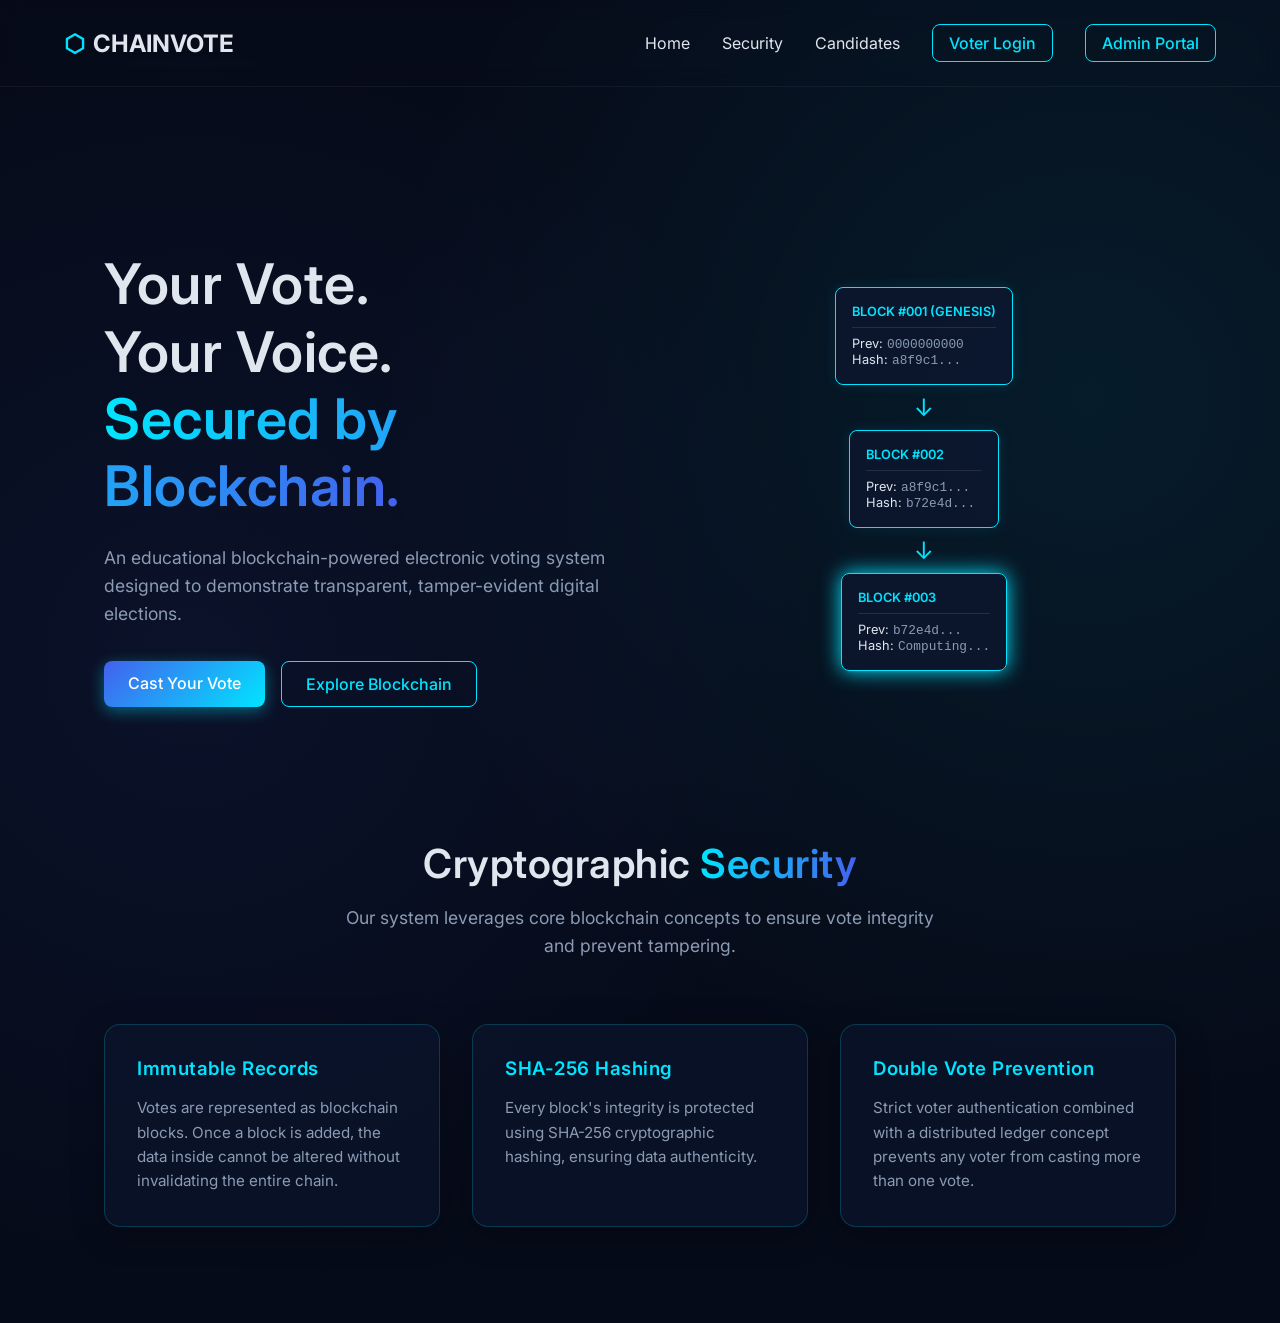
==== frontend/index.html @ 610a8cd8 "Initial commit - ChainVote Blockchain E-Voting System" ====
<!DOCTYPE html>
<html lang="en">
<head>
    <meta charset="UTF-8">
    <meta name="viewport" content="width=device-width, initial-scale=1.0">
    <title>ChainVote - Blockchain E-Voting System</title>
    <link rel="stylesheet" href="css/style.css">
    <link href="https://fonts.googleapis.com/css2?family=Inter:wght@300;400;500;600;700&display=swap" rel="stylesheet">
    <style>
        .hero {
            display: grid;
            grid-template-columns: 1fr 1fr;
            gap: 4rem;
            align-items: center;
            min-height: 80vh;
        }
        .hero-content h1 {
            font-size: 3.5rem;
            line-height: 1.2;
            margin-bottom: 1.5rem;
        }
        .hero-buttons {
            margin-top: 2rem;
            display: flex;
            gap: 1rem;
        }
        .security-cards {
            grid-template-columns: repeat(3, 1fr);
            margin-top: 4rem;
            margin-bottom: 4rem;
        }
    </style>
</head>
<body>
    <nav>
        <div class="logo">
            <span class="logo-icon">⬡</span> CHAINVOTE
        </div>
        <div class="nav-links">
            <a href="index.html">Home</a>
            <a href="#security">Security</a>
            <a href="candidates.html">Candidates</a>
            <a href="login.html" class="btn btn-outline" style="padding: 0.5rem 1rem;">Voter Login</a>
            <a href="admin.html" class="btn btn-outline" style="padding: 0.5rem 1rem;">Admin Portal</a>
        </div>
    </nav>

    <div class="container">
        <section class="hero slide-up">
            <div class="hero-content">
                <h1>Your Vote.<br>Your Voice.<br><span class="text-gradient">Secured by Blockchain.</span></h1>
                <p class="subtitle">An educational blockchain-powered electronic voting system designed to demonstrate transparent, tamper-evident digital elections.</p>
                <div class="hero-buttons">
                    <a href="login.html" class="btn btn-primary">Cast Your Vote</a>
                    <a href="blockchain.html" class="btn btn-outline">Explore Blockchain</a>
                </div>
            </div>
            
            <div class="hero-visual fade-in">
                <div class="blockchain-visual" style="flex-direction: column; gap: 0.5rem;">
                    <div class="node">
                        <div class="node-header">BLOCK #001 (GENESIS)</div>
                        <div>Prev: <span class="hash-text">0000000000</span></div>
                        <div>Hash: <span class="hash-text">a8f9c1...</span></div>
                    </div>
                    <div class="node-link">↓</div>
                    <div class="node">
                        <div class="node-header">BLOCK #002</div>
                        <div>Prev: <span class="hash-text">a8f9c1...</span></div>
                        <div>Hash: <span class="hash-text">b72e4d...</span></div>
                    </div>
                    <div class="node-link">↓</div>
                    <div class="node" style="box-shadow: 0 0 20px var(--primary);">
                        <div class="node-header">BLOCK #003</div>
                        <div>Prev: <span class="hash-text">b72e4d...</span></div>
                        <div>Hash: <span class="hash-text">Computing...</span></div>
                    </div>
                </div>
            </div>
        </section>

        <section id="security" class="slide-up" style="animation-delay: 0.2s;">
            <h2 style="text-align: center; margin-bottom: 1rem; font-size: 2.5rem;">Cryptographic <span class="text-gradient">Security</span></h2>
            <p class="subtitle" style="text-align: center; max-width: 600px; margin: 0 auto;">Our system leverages core blockchain concepts to ensure vote integrity and prevent tampering.</p>
            
            <div class="grid security-cards">
                <div class="glass-panel">
                    <h3 style="color: var(--primary); margin-bottom: 1rem;">Immutable Records</h3>
                    <p class="subtitle" style="font-size: 0.95rem;">Votes are represented as blockchain blocks. Once a block is added, the data inside cannot be altered without invalidating the entire chain.</p>
                </div>
                <div class="glass-panel">
                    <h3 style="color: var(--primary); margin-bottom: 1rem;">SHA-256 Hashing</h3>
                    <p class="subtitle" style="font-size: 0.95rem;">Every block's integrity is protected using SHA-256 cryptographic hashing, ensuring data authenticity.</p>
                </div>
                <div class="glass-panel">
                    <h3 style="color: var(--primary); margin-bottom: 1rem;">Double Vote Prevention</h3>
                    <p class="subtitle" style="font-size: 0.95rem;">Strict voter authentication combined with a distributed ledger concept prevents any voter from casting more than one vote.</p>
                </div>
            </div>
        </section>
    </div>

    <script src="js/app.js"></script>
</body>
</html>
---- frontend/css/style.css ----
:root {
    --bg-main: #060b19;
    --bg-card: rgba(13, 23, 48, 0.6);
    --primary: #00e5ff;
    --primary-glow: rgba(0, 229, 255, 0.4);
    --secondary: #4361ee;
    --text-main: #e0e6ed;
    --text-muted: #8b9bb4;
    --border: rgba(0, 229, 255, 0.2);
    --success: #00e676;
    --danger: #ff3d00;
}

* {
    margin: 0;
    padding: 0;
    box-sizing: border-box;
    font-family: 'Inter', 'Segoe UI', Tahoma, Geneva, Verdana, sans-serif;
}

body {
    background-color: var(--bg-main);
    color: var(--text-main);
    min-height: 100vh;
    display: flex;
    flex-direction: column;
    background-image: 
        radial-gradient(circle at 15% 50%, rgba(67, 97, 238, 0.08) 0%, transparent 50%),
        radial-gradient(circle at 85% 30%, rgba(0, 229, 255, 0.08) 0%, transparent 50%);
    overflow-x: hidden;
}

a {
    text-decoration: none;
    color: inherit;
}

/* Glassmorphism Cards */
.glass-panel {
    background: var(--bg-card);
    backdrop-filter: blur(12px);
    -webkit-backdrop-filter: blur(12px);
    border: 1px solid var(--border);
    border-radius: 16px;
    padding: 2rem;
    box-shadow: 0 8px 32px 0 rgba(0, 0, 0, 0.3);
}

/* Typography */
h1, h2, h3, h4 {
    font-weight: 600;
    letter-spacing: 0.5px;
}

.text-gradient {
    background: linear-gradient(90deg, var(--primary) 0%, var(--secondary) 100%);
    -webkit-background-clip: text;
    -webkit-text-fill-color: transparent;
}

.subtitle {
    color: var(--text-muted);
    font-size: 1.1rem;
    line-height: 1.6;
}

/* Buttons */
.btn {
    display: inline-block;
    padding: 0.75rem 1.5rem;
    border-radius: 8px;
    font-weight: 500;
    cursor: pointer;
    transition: all 0.3s ease;
    border: none;
    outline: none;
    text-align: center;
}

.btn-primary {
    background: linear-gradient(135deg, var(--secondary) 0%, var(--primary) 100%);
    color: #fff;
    box-shadow: 0 4px 15px var(--primary-glow);
}

.btn-primary:hover {
    transform: translateY(-2px);
    box-shadow: 0 6px 20px var(--primary-glow);
}

.btn-outline {
    background: transparent;
    border: 1px solid var(--primary);
    color: var(--primary);
}

.btn-outline:hover {
    background: rgba(0, 229, 255, 0.1);
}

/* Navbar */
nav {
    display: flex;
    justify-content: space-between;
    align-items: center;
    padding: 1.5rem 5%;
    border-bottom: 1px solid rgba(255, 255, 255, 0.05);
    backdrop-filter: blur(10px);
    position: sticky;
    top: 0;
    z-index: 100;
}

.logo {
    font-size: 1.5rem;
    font-weight: 700;
    display: flex;
    align-items: center;
    gap: 0.5rem;
}

.logo-icon {
    color: var(--primary);
}

.nav-links {
    display: flex;
    gap: 2rem;
    align-items: center;
}

.nav-links a:hover {
    color: var(--primary);
}

/* Utilities */
.container {
    max-width: 1200px;
    margin: 0 auto;
    padding: 2rem 5%;
    flex: 1;
}

.grid {
    display: grid;
    gap: 2rem;
}

.flex-center {
    display: flex;
    justify-content: center;
    align-items: center;
}

/* Forms */
.form-group {
    margin-bottom: 1.5rem;
}

.form-group label {
    display: block;
    margin-bottom: 0.5rem;
    color: var(--text-muted);
    font-size: 0.9rem;
}

.form-control {
    width: 100%;
    padding: 0.8rem 1rem;
    background: rgba(0, 0, 0, 0.2);
    border: 1px solid rgba(255, 255, 255, 0.1);
    border-radius: 8px;
    color: var(--text-main);
    transition: all 0.3s ease;
}

.form-control:focus {
    border-color: var(--primary);
    outline: none;
    box-shadow: 0 0 0 2px rgba(0, 229, 255, 0.2);
}

/* Animations */
.fade-in { animation: fadeIn 0.8s ease forwards; }
.slide-up { animation: slideUp 0.8s ease forwards; }

@keyframes fadeIn {
    from { opacity: 0; }
    to { opacity: 1; }
}

@keyframes slideUp {
    from { opacity: 0; transform: translateY(20px); }
    to { opacity: 1; transform: translateY(0); }
}

/* Blockchain Nodes */
.blockchain-visual {
    display: flex;
    align-items: center;
    justify-content: center;
    gap: 1rem;
    flex-wrap: wrap;
}

.node {
    background: rgba(13, 23, 48, 0.8);
    border: 1px solid var(--primary);
    padding: 1rem;
    border-radius: 8px;
    min-width: 150px;
    position: relative;
    box-shadow: 0 0 15px rgba(0, 229, 255, 0.1);
    font-size: 0.8rem;
}

.node-header {
    font-weight: 600;
    color: var(--primary);
    margin-bottom: 0.5rem;
    border-bottom: 1px solid rgba(255, 255, 255, 0.1);
    padding-bottom: 0.5rem;
}

.node-link {
    color: var(--primary);
    font-size: 1.5rem;
}

.hash-text {
    font-family: monospace;
    color: var(--text-muted);
    word-break: break-all;
}

/* Responsive */
@media (max-width: 768px) {
    .nav-links {
        display: none; /* simple mobile handling for demo */
    }
    .grid {
        grid-template-columns: 1fr !important;
    }
}
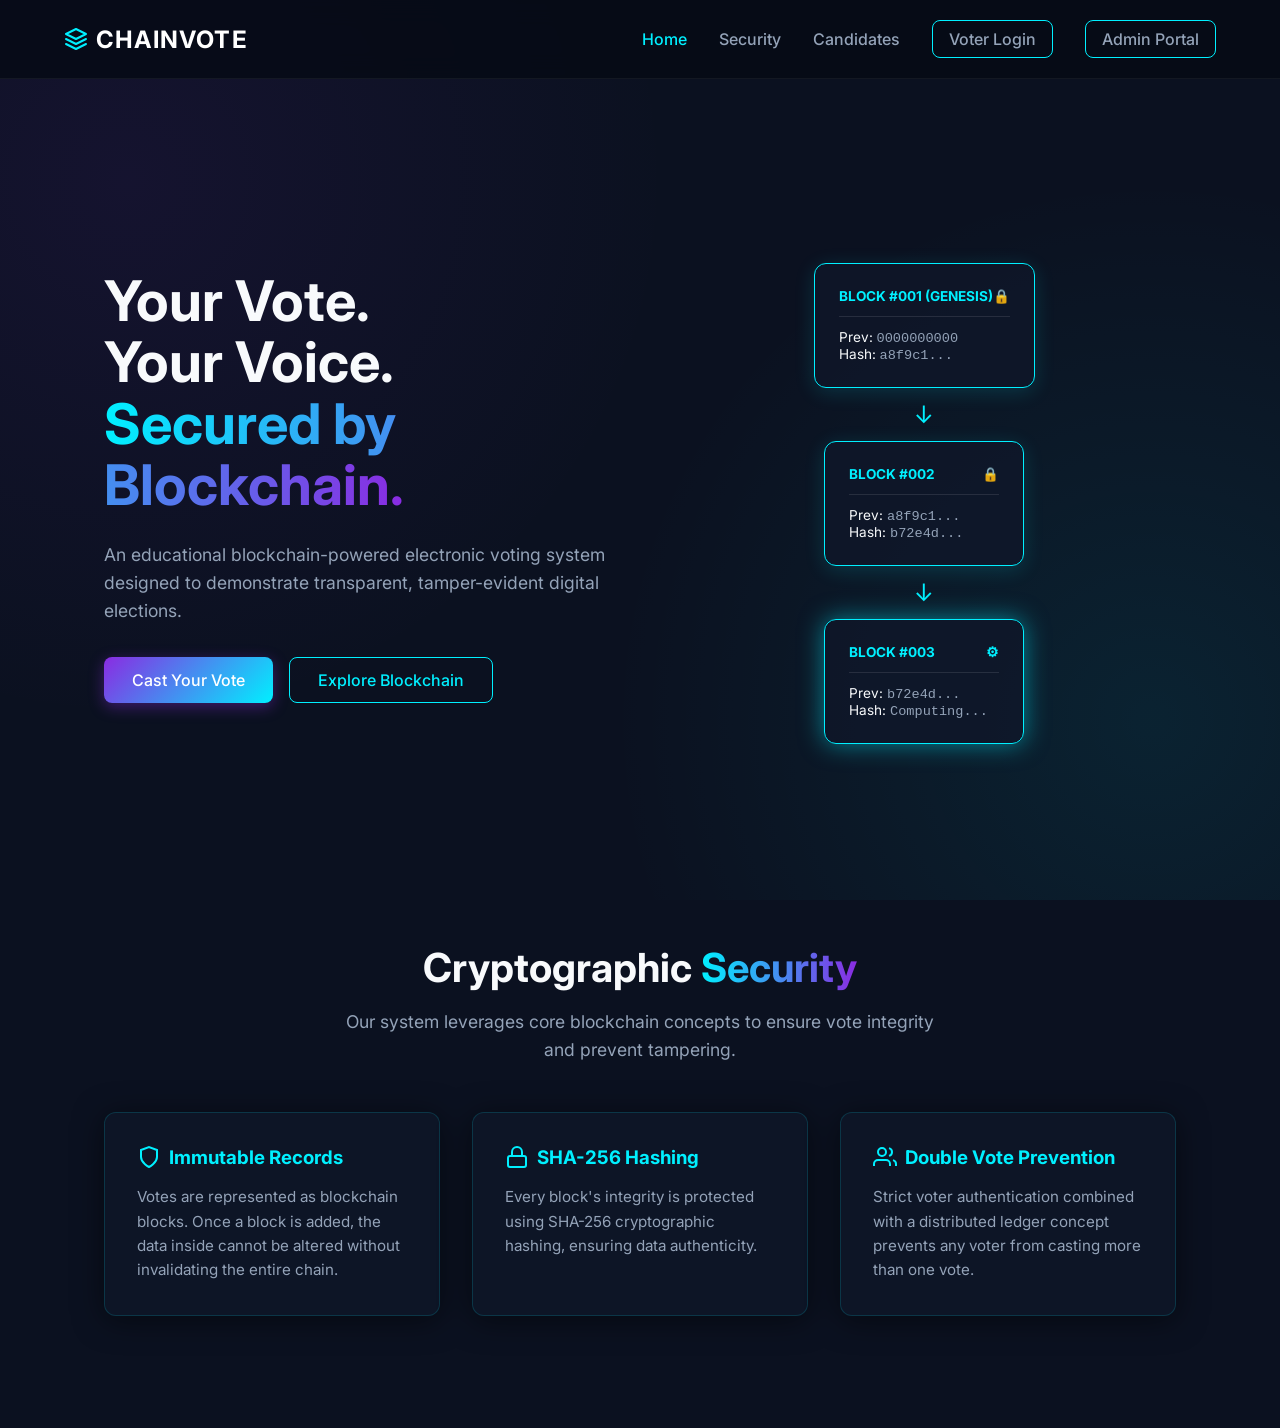
==== commit e12c3de5: "Redesign ChainVote frontend UI" ====
--- a/frontend/index.html
+++ b/frontend/index.html
@@ -5,39 +5,19 @@
     <meta name="viewport" content="width=device-width, initial-scale=1.0">
     <title>ChainVote - Blockchain E-Voting System</title>
     <link rel="stylesheet" href="css/style.css">
-    <link href="https://fonts.googleapis.com/css2?family=Inter:wght@300;400;500;600;700&display=swap" rel="stylesheet">
     <style>
-        .hero {
-            display: grid;
-            grid-template-columns: 1fr 1fr;
-            gap: 4rem;
-            align-items: center;
-            min-height: 80vh;
-        }
-        .hero-content h1 {
-            font-size: 3.5rem;
-            line-height: 1.2;
-            margin-bottom: 1.5rem;
-        }
-        .hero-buttons {
-            margin-top: 2rem;
-            display: flex;
-            gap: 1rem;
-        }
-        .security-cards {
-            grid-template-columns: repeat(3, 1fr);
-            margin-top: 4rem;
-            margin-bottom: 4rem;
-        }
+        .hero { display: grid; grid-template-columns: 1fr 1fr; gap: 4rem; align-items: center; min-height: 80vh; }
+        @media (max-width: 768px) { .hero { grid-template-columns: 1fr; text-align: center; } .hero-buttons { justify-content: center; } }
     </style>
 </head>
 <body>
     <nav>
         <div class="logo">
-            <span class="logo-icon">⬡</span> CHAINVOTE
+            <svg width="24" height="24" viewBox="0 0 24 24" fill="none" stroke="var(--primary)" stroke-width="2" stroke-linecap="round" stroke-linejoin="round" class="logo-icon"><polygon points="12 2 2 7 12 12 22 7 12 2"></polygon><polyline points="2 17 12 22 22 17"></polyline><polyline points="2 12 12 17 22 12"></polyline></svg>
+            CHAINVOTE
         </div>
         <div class="nav-links">
-            <a href="index.html">Home</a>
+            <a href="index.html" class="active">Home</a>
             <a href="#security">Security</a>
             <a href="candidates.html">Candidates</a>
             <a href="login.html" class="btn btn-outline" style="padding: 0.5rem 1rem;">Voter Login</a>
@@ -48,30 +28,30 @@
     <div class="container">
         <section class="hero slide-up">
             <div class="hero-content">
-                <h1>Your Vote.<br>Your Voice.<br><span class="text-gradient">Secured by Blockchain.</span></h1>
-                <p class="subtitle">An educational blockchain-powered electronic voting system designed to demonstrate transparent, tamper-evident digital elections.</p>
-                <div class="hero-buttons">
+                <h1 style="font-size: 3.5rem; line-height: 1.1; margin-bottom: 1.5rem;">Your Vote.<br>Your Voice.<br><span class="text-gradient">Secured by Blockchain.</span></h1>
+                <p class="subtitle" style="margin-bottom: 2rem;">An educational blockchain-powered electronic voting system designed to demonstrate transparent, tamper-evident digital elections.</p>
+                <div class="hero-buttons" style="display: flex; gap: 1rem;">
                     <a href="login.html" class="btn btn-primary">Cast Your Vote</a>
                     <a href="blockchain.html" class="btn btn-outline">Explore Blockchain</a>
                 </div>
             </div>
             
-            <div class="hero-visual fade-in">
-                <div class="blockchain-visual" style="flex-direction: column; gap: 0.5rem;">
+            <div class="hero-visual fade-in" style="margin-top: 2rem;">
+                <div class="blockchain-visual" style="flex-direction: column; gap: 0.75rem;">
                     <div class="node">
-                        <div class="node-header">BLOCK #001 (GENESIS)</div>
+                        <div class="node-header">BLOCK #001 (GENESIS) <span>&#x1F512;</span></div>
                         <div>Prev: <span class="hash-text">0000000000</span></div>
                         <div>Hash: <span class="hash-text">a8f9c1...</span></div>
                     </div>
-                    <div class="node-link">↓</div>
+                    <div class="node-link">&#x2193;</div>
                     <div class="node">
-                        <div class="node-header">BLOCK #002</div>
+                        <div class="node-header">BLOCK #002 <span>&#x1F512;</span></div>
                         <div>Prev: <span class="hash-text">a8f9c1...</span></div>
                         <div>Hash: <span class="hash-text">b72e4d...</span></div>
                     </div>
-                    <div class="node-link">↓</div>
-                    <div class="node" style="box-shadow: 0 0 20px var(--primary);">
-                        <div class="node-header">BLOCK #003</div>
+                    <div class="node-link">&#x2193;</div>
+                    <div class="node" style="box-shadow: 0 0 25px var(--primary-glow); border-color: var(--primary);">
+                        <div class="node-header">BLOCK #003 <span>&#x2699;</span></div>
                         <div>Prev: <span class="hash-text">b72e4d...</span></div>
                         <div>Hash: <span class="hash-text">Computing...</span></div>
                     </div>
@@ -79,27 +59,26 @@
             </div>
         </section>
 
-        <section id="security" class="slide-up" style="animation-delay: 0.2s;">
+        <section id="security" class="slide-up" style="animation-delay: 0.2s; margin-top: 6rem;">
             <h2 style="text-align: center; margin-bottom: 1rem; font-size: 2.5rem;">Cryptographic <span class="text-gradient">Security</span></h2>
-            <p class="subtitle" style="text-align: center; max-width: 600px; margin: 0 auto;">Our system leverages core blockchain concepts to ensure vote integrity and prevent tampering.</p>
+            <p class="subtitle" style="text-align: center; max-width: 600px; margin: 0 auto 3rem auto;">Our system leverages core blockchain concepts to ensure vote integrity and prevent tampering.</p>
             
-            <div class="grid security-cards">
+            <div class="grid" id="security" style="grid-template-columns: repeat(auto-fit, minmax(300px, 1fr)); margin-bottom: 4rem;">
                 <div class="glass-panel">
-                    <h3 style="color: var(--primary); margin-bottom: 1rem;">Immutable Records</h3>
+                    <h3 style="color: var(--primary); margin-bottom: 1rem; display: flex; align-items: center; gap: 0.5rem;"><svg width="24" height="24" viewBox="0 0 24 24" fill="none" stroke="currentColor" stroke-width="2"><path d="M12 22s8-4 8-10V5l-8-3-8 3v7c0 6 8 10 8 10z"></path></svg> Immutable Records</h3>
                     <p class="subtitle" style="font-size: 0.95rem;">Votes are represented as blockchain blocks. Once a block is added, the data inside cannot be altered without invalidating the entire chain.</p>
                 </div>
                 <div class="glass-panel">
-                    <h3 style="color: var(--primary); margin-bottom: 1rem;">SHA-256 Hashing</h3>
+                    <h3 style="color: var(--primary); margin-bottom: 1rem; display: flex; align-items: center; gap: 0.5rem;"><svg width="24" height="24" viewBox="0 0 24 24" fill="none" stroke="currentColor" stroke-width="2"><rect x="3" y="11" width="18" height="11" rx="2" ry="2"></rect><path d="M7 11V7a5 5 0 0 1 10 0v4"></path></svg> SHA-256 Hashing</h3>
                     <p class="subtitle" style="font-size: 0.95rem;">Every block's integrity is protected using SHA-256 cryptographic hashing, ensuring data authenticity.</p>
                 </div>
                 <div class="glass-panel">
-                    <h3 style="color: var(--primary); margin-bottom: 1rem;">Double Vote Prevention</h3>
+                    <h3 style="color: var(--primary); margin-bottom: 1rem; display: flex; align-items: center; gap: 0.5rem;"><svg width="24" height="24" viewBox="0 0 24 24" fill="none" stroke="currentColor" stroke-width="2"><path d="M17 21v-2a4 4 0 0 0-4-4H5a4 4 0 0 0-4 4v2"></path><circle cx="9" cy="7" r="4"></circle><path d="M23 21v-2a4 4 0 0 0-3-3.87"></path><path d="M16 3.13a4 4 0 0 1 0 7.75"></path></svg> Double Vote Prevention</h3>
                     <p class="subtitle" style="font-size: 0.95rem;">Strict voter authentication combined with a distributed ledger concept prevents any voter from casting more than one vote.</p>
                 </div>
             </div>
         </section>
     </div>
-
     <script src="js/app.js"></script>
 </body>
-</html>
+</html>
--- a/frontend/css/style.css
+++ b/frontend/css/style.css
@@ -1,21 +1,24 @@
+@import url('https://fonts.googleapis.com/css2?family=Inter:wght@300;400;500;600;700&display=swap');
+
 :root {
-    --bg-main: #060b19;
-    --bg-card: rgba(13, 23, 48, 0.6);
-    --primary: #00e5ff;
-    --primary-glow: rgba(0, 229, 255, 0.4);
-    --secondary: #4361ee;
-    --text-main: #e0e6ed;
-    --text-muted: #8b9bb4;
-    --border: rgba(0, 229, 255, 0.2);
-    --success: #00e676;
-    --danger: #ff3d00;
+    --bg-main: #0B1120;
+    --bg-card: rgba(15, 23, 42, 0.7);
+    --primary: #00F0FF;
+    --primary-glow: rgba(0, 240, 255, 0.5);
+    --secondary: #8A2BE2;
+    --secondary-glow: rgba(138, 43, 226, 0.5);
+    --text-main: #f8fafc;
+    --text-muted: #94a3b8;
+    --border: rgba(0, 240, 255, 0.15);
+    --success: #10b981;
+    --danger: #ef4444;
 }
 
 * {
     margin: 0;
     padding: 0;
     box-sizing: border-box;
-    font-family: 'Inter', 'Segoe UI', Tahoma, Geneva, Verdana, sans-serif;
+    font-family: 'Inter', sans-serif;
 }
 
 body {
@@ -25,173 +28,227 @@
     display: flex;
     flex-direction: column;
     background-image: 
-        radial-gradient(circle at 15% 50%, rgba(67, 97, 238, 0.08) 0%, transparent 50%),
-        radial-gradient(circle at 85% 30%, rgba(0, 229, 255, 0.08) 0%, transparent 50%);
+        radial-gradient(circle at 10% 20%, rgba(138, 43, 226, 0.08) 0%, transparent 40%),
+        radial-gradient(circle at 90% 80%, rgba(0, 240, 255, 0.08) 0%, transparent 40%);
+    background-attachment: fixed;
     overflow-x: hidden;
 }
 
-a {
-    text-decoration: none;
-    color: inherit;
-}
-
-/* Glassmorphism Cards */
+a { text-decoration: none; color: inherit; }
+
+/* Glassmorphism */
 .glass-panel {
     background: var(--bg-card);
-    backdrop-filter: blur(12px);
-    -webkit-backdrop-filter: blur(12px);
+    backdrop-filter: blur(16px);
+    -webkit-backdrop-filter: blur(16px);
     border: 1px solid var(--border);
-    border-radius: 16px;
+    border-radius: 12px;
     padding: 2rem;
-    box-shadow: 0 8px 32px 0 rgba(0, 0, 0, 0.3);
+    box-shadow: 0 4px 30px rgba(0, 0, 0, 0.5);
+    transition: transform 0.3s ease, box-shadow 0.3s ease, border-color 0.3s ease;
+}
+.glass-panel:hover {
+    border-color: rgba(0, 240, 255, 0.3);
+    box-shadow: 0 8px 40px rgba(0, 0, 0, 0.6);
 }
 
 /* Typography */
-h1, h2, h3, h4 {
-    font-weight: 600;
-    letter-spacing: 0.5px;
-}
-
 .text-gradient {
     background: linear-gradient(90deg, var(--primary) 0%, var(--secondary) 100%);
     -webkit-background-clip: text;
     -webkit-text-fill-color: transparent;
 }
-
-.subtitle {
-    color: var(--text-muted);
-    font-size: 1.1rem;
-    line-height: 1.6;
-}
+.subtitle { color: var(--text-muted); font-size: 1.1rem; line-height: 1.6; }
 
 /* Buttons */
 .btn {
-    display: inline-block;
-    padding: 0.75rem 1.5rem;
+    display: inline-flex;
+    align-items: center;
+    justify-content: center;
+    padding: 0.75rem 1.75rem;
     border-radius: 8px;
     font-weight: 500;
+    font-size: 1rem;
     cursor: pointer;
-    transition: all 0.3s ease;
+    transition: all 0.3s cubic-bezier(0.4, 0, 0.2, 1);
     border: none;
     outline: none;
     text-align: center;
-}
-
+    gap: 0.5rem;
+}
 .btn-primary {
     background: linear-gradient(135deg, var(--secondary) 0%, var(--primary) 100%);
     color: #fff;
-    box-shadow: 0 4px 15px var(--primary-glow);
-}
-
+    box-shadow: 0 4px 15px rgba(138, 43, 226, 0.4);
+    position: relative;
+    overflow: hidden;
+    z-index: 1;
+}
+.btn-primary::before {
+    content: '';
+    position: absolute;
+    top: 0; left: 0; right: 0; bottom: 0;
+    background: linear-gradient(135deg, var(--primary) 0%, var(--secondary) 100%);
+    z-index: -1;
+    transition: opacity 0.3s ease;
+    opacity: 0;
+}
+.btn-primary:hover::before { opacity: 1; }
 .btn-primary:hover {
     transform: translateY(-2px);
-    box-shadow: 0 6px 20px var(--primary-glow);
-}
+    box-shadow: 0 6px 20px rgba(0, 240, 255, 0.5);
+}
+.btn-primary:disabled {
+    background: #334155;
+    color: #94a3b8;
+    box-shadow: none;
+    cursor: not-allowed;
+    transform: none;
+}
+.btn-primary:disabled::before { display: none; }
 
 .btn-outline {
     background: transparent;
     border: 1px solid var(--primary);
     color: var(--primary);
 }
-
 .btn-outline:hover {
-    background: rgba(0, 229, 255, 0.1);
-}
-
-/* Navbar */
+    background: rgba(0, 240, 255, 0.1);
+    box-shadow: 0 0 15px rgba(0, 240, 255, 0.2);
+}
+.btn-danger {
+    background: rgba(239, 68, 68, 0.1);
+    border: 1px solid var(--danger);
+    color: var(--danger);
+}
+.btn-danger:hover {
+    background: var(--danger);
+    color: #fff;
+    box-shadow: 0 4px 15px rgba(239, 68, 68, 0.4);
+}
+
+/* Nav */
 nav {
     display: flex;
     justify-content: space-between;
     align-items: center;
-    padding: 1.5rem 5%;
+    padding: 1.25rem 5%;
     border-bottom: 1px solid rgba(255, 255, 255, 0.05);
-    backdrop-filter: blur(10px);
+    background: rgba(5, 11, 20, 0.8);
+    backdrop-filter: blur(12px);
     position: sticky;
     top: 0;
     z-index: 100;
 }
-
 .logo {
     font-size: 1.5rem;
     font-weight: 700;
     display: flex;
     align-items: center;
     gap: 0.5rem;
-}
-
-.logo-icon {
+    letter-spacing: 0.05em;
+    color: #fff;
+}
+.logo-icon { color: var(--primary); }
+.nav-links { display: flex; gap: 2rem; align-items: center; }
+.nav-links a { font-weight: 500; color: var(--text-muted); transition: color 0.3s ease; }
+.nav-links a:hover, .nav-links a.active { color: var(--primary); }
+
+/* Layout Utilities */
+.container { max-width: 1200px; margin: 0 auto; padding: 3rem 5%; flex: 1; width: 100%; }
+.grid { display: grid; gap: 2rem; }
+
+/* Dashboard Layout */
+.dashboard-grid {
+    display: grid;
+    grid-template-columns: 250px 1fr;
+    gap: 2rem;
+    align-items: start;
+}
+.sidebar { display: flex; flex-direction: column; gap: 0.5rem; padding: 1.5rem; }
+.sidebar a {
+    padding: 0.75rem 1rem;
+    border-radius: 8px;
+    color: var(--text-muted);
+    transition: all 0.3s ease;
+    font-weight: 500;
+}
+.sidebar a:hover, .sidebar a.active {
+    background: rgba(0, 240, 255, 0.1);
     color: var(--primary);
 }
 
-.nav-links {
-    display: flex;
-    gap: 2rem;
-    align-items: center;
-}
-
-.nav-links a:hover {
-    color: var(--primary);
-}
-
-/* Utilities */
-.container {
-    max-width: 1200px;
-    margin: 0 auto;
-    padding: 2rem 5%;
-    flex: 1;
-}
-
-.grid {
-    display: grid;
-    gap: 2rem;
-}
-
-.flex-center {
-    display: flex;
-    justify-content: center;
-    align-items: center;
-}
-
 /* Forms */
-.form-group {
-    margin-bottom: 1.5rem;
-}
-
+.form-group { margin-bottom: 1.5rem; }
 .form-group label {
     display: block;
     margin-bottom: 0.5rem;
     color: var(--text-muted);
     font-size: 0.9rem;
-}
-
+    font-weight: 500;
+}
 .form-control {
     width: 100%;
-    padding: 0.8rem 1rem;
-    background: rgba(0, 0, 0, 0.2);
+    padding: 0.8rem 1.2rem;
+    background: rgba(0, 0, 0, 0.3);
     border: 1px solid rgba(255, 255, 255, 0.1);
     border-radius: 8px;
-    color: var(--text-main);
+    color: #fff;
+    font-size: 1rem;
     transition: all 0.3s ease;
 }
-
 .form-control:focus {
     border-color: var(--primary);
     outline: none;
-    box-shadow: 0 0 0 2px rgba(0, 229, 255, 0.2);
-}
+    box-shadow: 0 0 0 3px rgba(0, 240, 255, 0.15);
+}
+
+/* Modals */
+.modal {
+    display: none;
+    position: fixed;
+    top: 0; left: 0; right: 0; bottom: 0;
+    background: rgba(5, 11, 20, 0.8);
+    backdrop-filter: blur(8px);
+    z-index: 1000;
+    align-items: center;
+    justify-content: center;
+}
+.modal-content { width: 100%; max-width: 500px; text-align: center; }
+.success-animation { font-size: 4rem; color: var(--success); margin-bottom: 1rem; animation: scaleIn 0.5s cubic-bezier(0.175, 0.885, 0.32, 1.275) forwards; }
 
 /* Animations */
-.fade-in { animation: fadeIn 0.8s ease forwards; }
-.slide-up { animation: slideUp 0.8s ease forwards; }
-
-@keyframes fadeIn {
-    from { opacity: 0; }
-    to { opacity: 1; }
-}
-
-@keyframes slideUp {
-    from { opacity: 0; transform: translateY(20px); }
-    to { opacity: 1; transform: translateY(0); }
+.fade-in { animation: fadeIn 0.6s ease forwards; }
+.slide-up { animation: slideUp 0.6s cubic-bezier(0.16, 1, 0.3, 1) forwards; }
+@keyframes fadeIn { from { opacity: 0; } to { opacity: 1; } }
+@keyframes slideUp { from { opacity: 0; transform: translateY(30px); } to { opacity: 1; transform: translateY(0); } }
+@keyframes scaleIn { from { transform: scale(0); } to { transform: scale(1); } }
+
+/* Candidate Card */
+.candidate-card {
+    display: flex;
+    justify-content: space-between;
+    align-items: center;
+    margin-bottom: 1rem;
+    cursor: pointer;
+    background: rgba(255,255,255,0.02);
+}
+.candidate-card.selected {
+    border-color: var(--primary);
+    background: rgba(0, 240, 255, 0.05);
+    box-shadow: 0 0 20px rgba(0, 240, 255, 0.1);
+}
+.candidate-symbol {
+    width: 50px;
+    height: 50px;
+    background: rgba(255, 255, 255, 0.05);
+    border-radius: 10px;
+    display: flex;
+    align-items: center;
+    justify-content: center;
+    font-size: 1.5rem;
+    margin-right: 1.5rem;
+    border: 1px solid rgba(255, 255, 255, 0.1);
 }
 
 /* Blockchain Nodes */
@@ -202,43 +259,78 @@
     gap: 1rem;
     flex-wrap: wrap;
 }
-
 .node {
-    background: rgba(13, 23, 48, 0.8);
+    background: rgba(15, 23, 42, 0.8);
     border: 1px solid var(--primary);
-    padding: 1rem;
-    border-radius: 8px;
-    min-width: 150px;
+    padding: 1.5rem;
+    border-radius: 12px;
+    min-width: 200px;
     position: relative;
-    box-shadow: 0 0 15px rgba(0, 229, 255, 0.1);
+    box-shadow: 0 4px 20px rgba(0, 240, 255, 0.15);
+    font-size: 0.85rem;
+}
+.node-header {
+    font-weight: 700;
+    color: var(--primary);
+    margin-bottom: 0.75rem;
+    border-bottom: 1px solid rgba(255, 255, 255, 0.1);
+    padding-bottom: 0.75rem;
+    display: flex;
+    justify-content: space-between;
+    align-items: center;
+}
+.node-link { color: var(--primary); font-size: 1.5rem; }
+.hash-text { font-family: 'Courier New', Courier, monospace; color: var(--text-muted); word-break: break-all; }
+
+/* Status Badges */
+.status-badge {
+    padding: 0.25rem 0.75rem;
+    border-radius: 9999px;
     font-size: 0.8rem;
-}
-
-.node-header {
     font-weight: 600;
-    color: var(--primary);
-    margin-bottom: 0.5rem;
-    border-bottom: 1px solid rgba(255, 255, 255, 0.1);
-    padding-bottom: 0.5rem;
-}
-
-.node-link {
-    color: var(--primary);
-    font-size: 1.5rem;
-}
-
-.hash-text {
-    font-family: monospace;
-    color: var(--text-muted);
-    word-break: break-all;
-}
-
-/* Responsive */
+    display: inline-flex;
+    align-items: center;
+    gap: 0.5rem;
+}
+.status-live { background: rgba(16, 185, 129, 0.15); color: var(--success); border: 1px solid rgba(16, 185, 129, 0.3); }
+.status-closed { background: rgba(239, 68, 68, 0.15); color: var(--danger); border: 1px solid rgba(239, 68, 68, 0.3); }
+.dot { width: 8px; height: 8px; border-radius: 50%; }
+.dot-live { background: var(--success); box-shadow: 0 0 8px var(--success); }
+.dot-closed { background: var(--danger); }
+
+/* Results Bars */
+.progress-container {
+    width: 100%;
+    height: 10px;
+    background: rgba(0, 0, 0, 0.3);
+    border-radius: 5px;
+    margin-top: 0.75rem;
+    overflow: hidden;
+}
+.progress-bar, .bar-fill {
+    height: 100%;
+    background: linear-gradient(90deg, var(--primary), var(--secondary));
+    border-radius: 5px;
+    transition: width 1s ease;
+}
+
 @media (max-width: 768px) {
-    .nav-links {
-        display: none; /* simple mobile handling for demo */
-    }
-    .grid {
-        grid-template-columns: 1fr !important;
-    }
-}
+    .dashboard-grid { grid-template-columns: 1fr; }
+    .nav-links { display: none; }
+}
+
+/* Admin badge overrides */
+.live-indicator {
+    padding: 0.25rem 0.75rem;
+    border-radius: 9999px;
+    font-size: 0.8rem;
+    font-weight: 600;
+    display: inline-flex;
+    align-items: center;
+    gap: 0.5rem;
+}
+.indicator-live { background: rgba(16, 185, 129, 0.15); color: var(--success); border: 1px solid rgba(16, 185, 129, 0.3); }
+.indicator-closed { background: rgba(239, 68, 68, 0.15); color: var(--danger); border: 1px solid rgba(239, 68, 68, 0.3); }
+
+/* Additional fixes */
+.status-dot { width: 8px; height: 8px; border-radius: 50%; display: inline-block; margin-right: 0.5rem; }
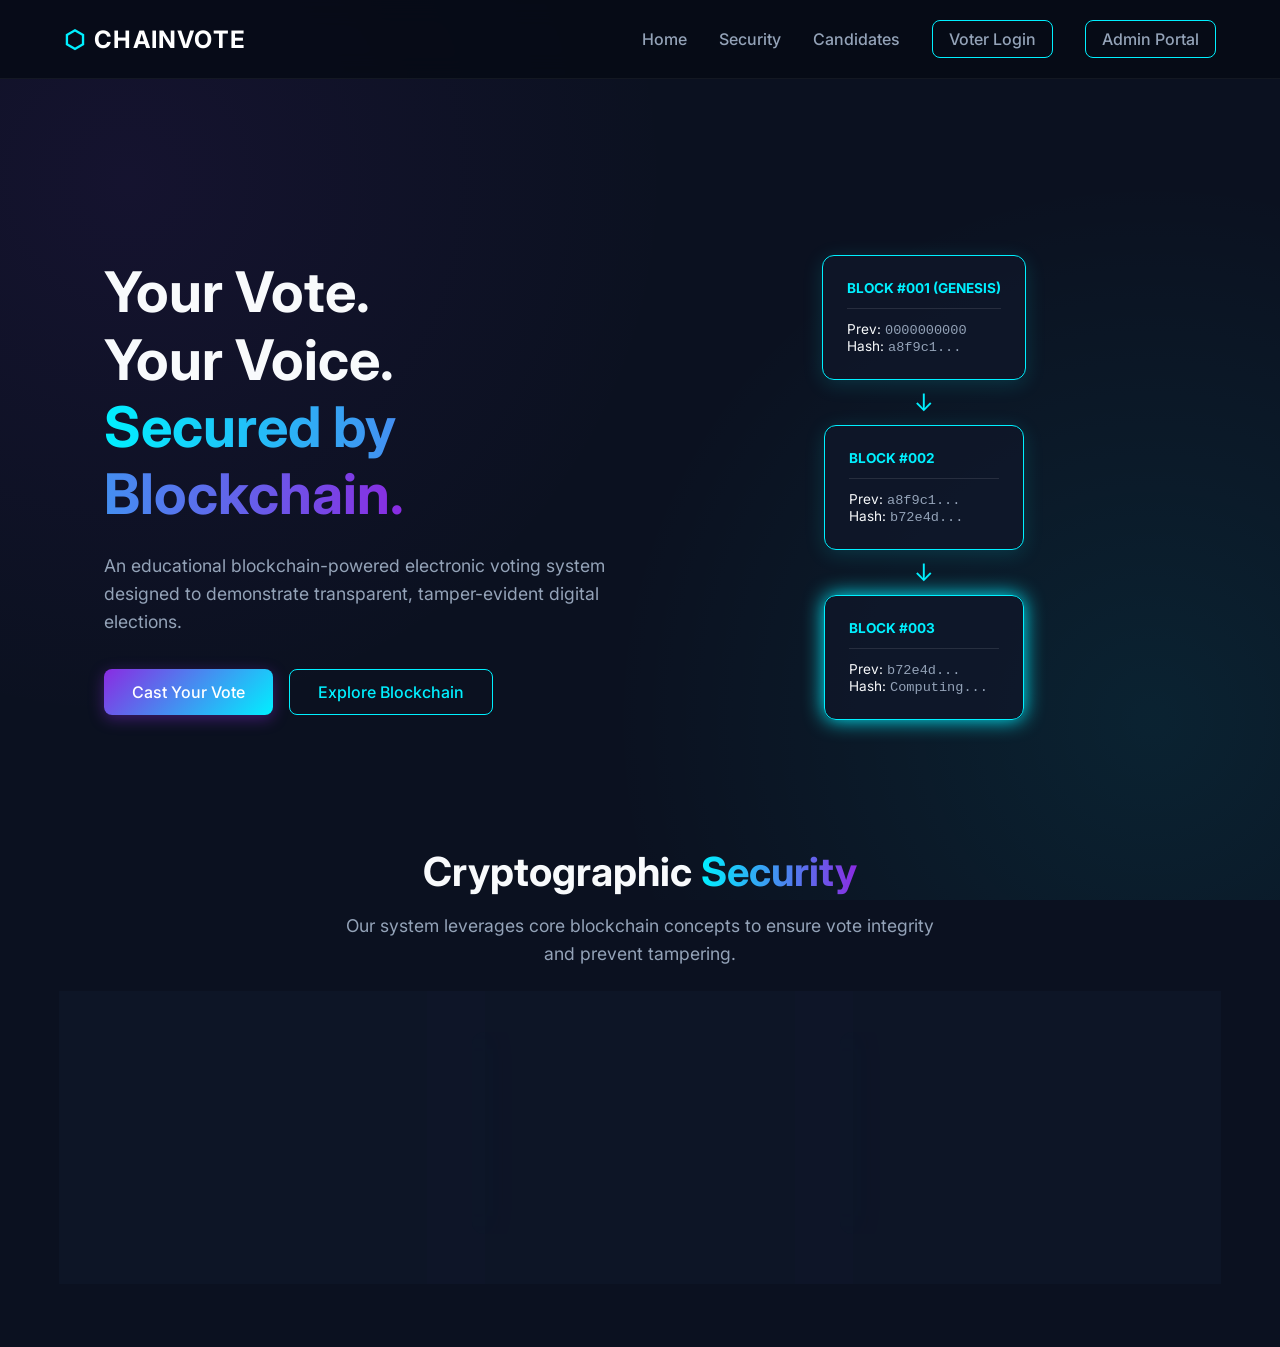
==== commit cf0a2bd9: "Add comments for clarity in index.html Added comments to describe the purpose of the index.html file" ====
--- a/frontend/index.html
+++ b/frontend/index.html
@@ -5,19 +5,41 @@
     <meta name="viewport" content="width=device-width, initial-scale=1.0">
     <title>ChainVote - Blockchain E-Voting System</title>
     <link rel="stylesheet" href="css/style.css">
+    <link href="https://fonts.googleapis.com/css2?family=Inter:wght@300;400;500;600;700&display=swap" rel="stylesheet">
     <style>
-        .hero { display: grid; grid-template-columns: 1fr 1fr; gap: 4rem; align-items: center; min-height: 80vh; }
-        @media (max-width: 768px) { .hero { grid-template-columns: 1fr; text-align: center; } .hero-buttons { justify-content: center; } }
+        .hero {
+            display: grid;
+            grid-template-columns: 1fr 1fr;
+            gap: 4rem;
+            align-items: center;
+            min-height: 80vh;
+        }
+        .hero-content h1 {
+            font-size: 3.5rem;
+            line-height: 1.2;
+            margin-bottom: 1.5rem;
+        }
+        .hero-buttons {
+            margin-top: 2rem;
+            display: flex;
+            gap: 1rem;
+        }
+        .security-cards {
+            grid-template-columns: repeat(3, 1fr);
+            margin-top: 4rem;
+            margin-bottom: 4rem;
+        }
     </style>
 </head>
+    <!-- Frontend interface for the blockchain voting system -->
+    <!-- Handles the main entry page of the application -->
 <body>
     <nav>
         <div class="logo">
-            <svg width="24" height="24" viewBox="0 0 24 24" fill="none" stroke="var(--primary)" stroke-width="2" stroke-linecap="round" stroke-linejoin="round" class="logo-icon"><polygon points="12 2 2 7 12 12 22 7 12 2"></polygon><polyline points="2 17 12 22 22 17"></polyline><polyline points="2 12 12 17 22 12"></polyline></svg>
-            CHAINVOTE
+            <span class="logo-icon">⬡</span> CHAINVOTE
         </div>
         <div class="nav-links">
-            <a href="index.html" class="active">Home</a>
+            <a href="index.html">Home</a>
             <a href="#security">Security</a>
             <a href="candidates.html">Candidates</a>
             <a href="login.html" class="btn btn-outline" style="padding: 0.5rem 1rem;">Voter Login</a>
@@ -28,30 +50,30 @@
     <div class="container">
         <section class="hero slide-up">
             <div class="hero-content">
-                <h1 style="font-size: 3.5rem; line-height: 1.1; margin-bottom: 1.5rem;">Your Vote.<br>Your Voice.<br><span class="text-gradient">Secured by Blockchain.</span></h1>
-                <p class="subtitle" style="margin-bottom: 2rem;">An educational blockchain-powered electronic voting system designed to demonstrate transparent, tamper-evident digital elections.</p>
-                <div class="hero-buttons" style="display: flex; gap: 1rem;">
+                <h1>Your Vote.<br>Your Voice.<br><span class="text-gradient">Secured by Blockchain.</span></h1>
+                <p class="subtitle">An educational blockchain-powered electronic voting system designed to demonstrate transparent, tamper-evident digital elections.</p>
+                <div class="hero-buttons">
                     <a href="login.html" class="btn btn-primary">Cast Your Vote</a>
                     <a href="blockchain.html" class="btn btn-outline">Explore Blockchain</a>
                 </div>
             </div>
             
-            <div class="hero-visual fade-in" style="margin-top: 2rem;">
-                <div class="blockchain-visual" style="flex-direction: column; gap: 0.75rem;">
+            <div class="hero-visual fade-in">
+                <div class="blockchain-visual" style="flex-direction: column; gap: 0.5rem;">
                     <div class="node">
-                        <div class="node-header">BLOCK #001 (GENESIS) <span>&#x1F512;</span></div>
+                        <div class="node-header">BLOCK #001 (GENESIS)</div>
                         <div>Prev: <span class="hash-text">0000000000</span></div>
                         <div>Hash: <span class="hash-text">a8f9c1...</span></div>
                     </div>
-                    <div class="node-link">&#x2193;</div>
+                    <div class="node-link">↓</div>
                     <div class="node">
-                        <div class="node-header">BLOCK #002 <span>&#x1F512;</span></div>
+                        <div class="node-header">BLOCK #002</div>
                         <div>Prev: <span class="hash-text">a8f9c1...</span></div>
                         <div>Hash: <span class="hash-text">b72e4d...</span></div>
                     </div>
-                    <div class="node-link">&#x2193;</div>
-                    <div class="node" style="box-shadow: 0 0 25px var(--primary-glow); border-color: var(--primary);">
-                        <div class="node-header">BLOCK #003 <span>&#x2699;</span></div>
+                    <div class="node-link">↓</div>
+                    <div class="node" style="box-shadow: 0 0 20px var(--primary);">
+                        <div class="node-header">BLOCK #003</div>
                         <div>Prev: <span class="hash-text">b72e4d...</span></div>
                         <div>Hash: <span class="hash-text">Computing...</span></div>
                     </div>
@@ -59,26 +81,27 @@
             </div>
         </section>
 
-        <section id="security" class="slide-up" style="animation-delay: 0.2s; margin-top: 6rem;">
+        <section id="security" class="slide-up" style="animation-delay: 0.2s;">
             <h2 style="text-align: center; margin-bottom: 1rem; font-size: 2.5rem;">Cryptographic <span class="text-gradient">Security</span></h2>
-            <p class="subtitle" style="text-align: center; max-width: 600px; margin: 0 auto 3rem auto;">Our system leverages core blockchain concepts to ensure vote integrity and prevent tampering.</p>
+            <p class="subtitle" style="text-align: center; max-width: 600px; margin: 0 auto;">Our system leverages core blockchain concepts to ensure vote integrity and prevent tampering.</p>
             
-            <div class="grid" id="security" style="grid-template-columns: repeat(auto-fit, minmax(300px, 1fr)); margin-bottom: 4rem;">
+            <div class="grid security-cards">
                 <div class="glass-panel">
-                    <h3 style="color: var(--primary); margin-bottom: 1rem; display: flex; align-items: center; gap: 0.5rem;"><svg width="24" height="24" viewBox="0 0 24 24" fill="none" stroke="currentColor" stroke-width="2"><path d="M12 22s8-4 8-10V5l-8-3-8 3v7c0 6 8 10 8 10z"></path></svg> Immutable Records</h3>
+                    <h3 style="color: var(--primary); margin-bottom: 1rem;">Immutable Records</h3>
                     <p class="subtitle" style="font-size: 0.95rem;">Votes are represented as blockchain blocks. Once a block is added, the data inside cannot be altered without invalidating the entire chain.</p>
                 </div>
                 <div class="glass-panel">
-                    <h3 style="color: var(--primary); margin-bottom: 1rem; display: flex; align-items: center; gap: 0.5rem;"><svg width="24" height="24" viewBox="0 0 24 24" fill="none" stroke="currentColor" stroke-width="2"><rect x="3" y="11" width="18" height="11" rx="2" ry="2"></rect><path d="M7 11V7a5 5 0 0 1 10 0v4"></path></svg> SHA-256 Hashing</h3>
+                    <h3 style="color: var(--primary); margin-bottom: 1rem;">SHA-256 Hashing</h3>
                     <p class="subtitle" style="font-size: 0.95rem;">Every block's integrity is protected using SHA-256 cryptographic hashing, ensuring data authenticity.</p>
                 </div>
                 <div class="glass-panel">
-                    <h3 style="color: var(--primary); margin-bottom: 1rem; display: flex; align-items: center; gap: 0.5rem;"><svg width="24" height="24" viewBox="0 0 24 24" fill="none" stroke="currentColor" stroke-width="2"><path d="M17 21v-2a4 4 0 0 0-4-4H5a4 4 0 0 0-4 4v2"></path><circle cx="9" cy="7" r="4"></circle><path d="M23 21v-2a4 4 0 0 0-3-3.87"></path><path d="M16 3.13a4 4 0 0 1 0 7.75"></path></svg> Double Vote Prevention</h3>
+                    <h3 style="color: var(--primary); margin-bottom: 1rem;">Double Vote Prevention</h3>
                     <p class="subtitle" style="font-size: 0.95rem;">Strict voter authentication combined with a distributed ledger concept prevents any voter from casting more than one vote.</p>
                 </div>
             </div>
         </section>
     </div>
+
     <script src="js/app.js"></script>
 </body>
-</html>+</html>
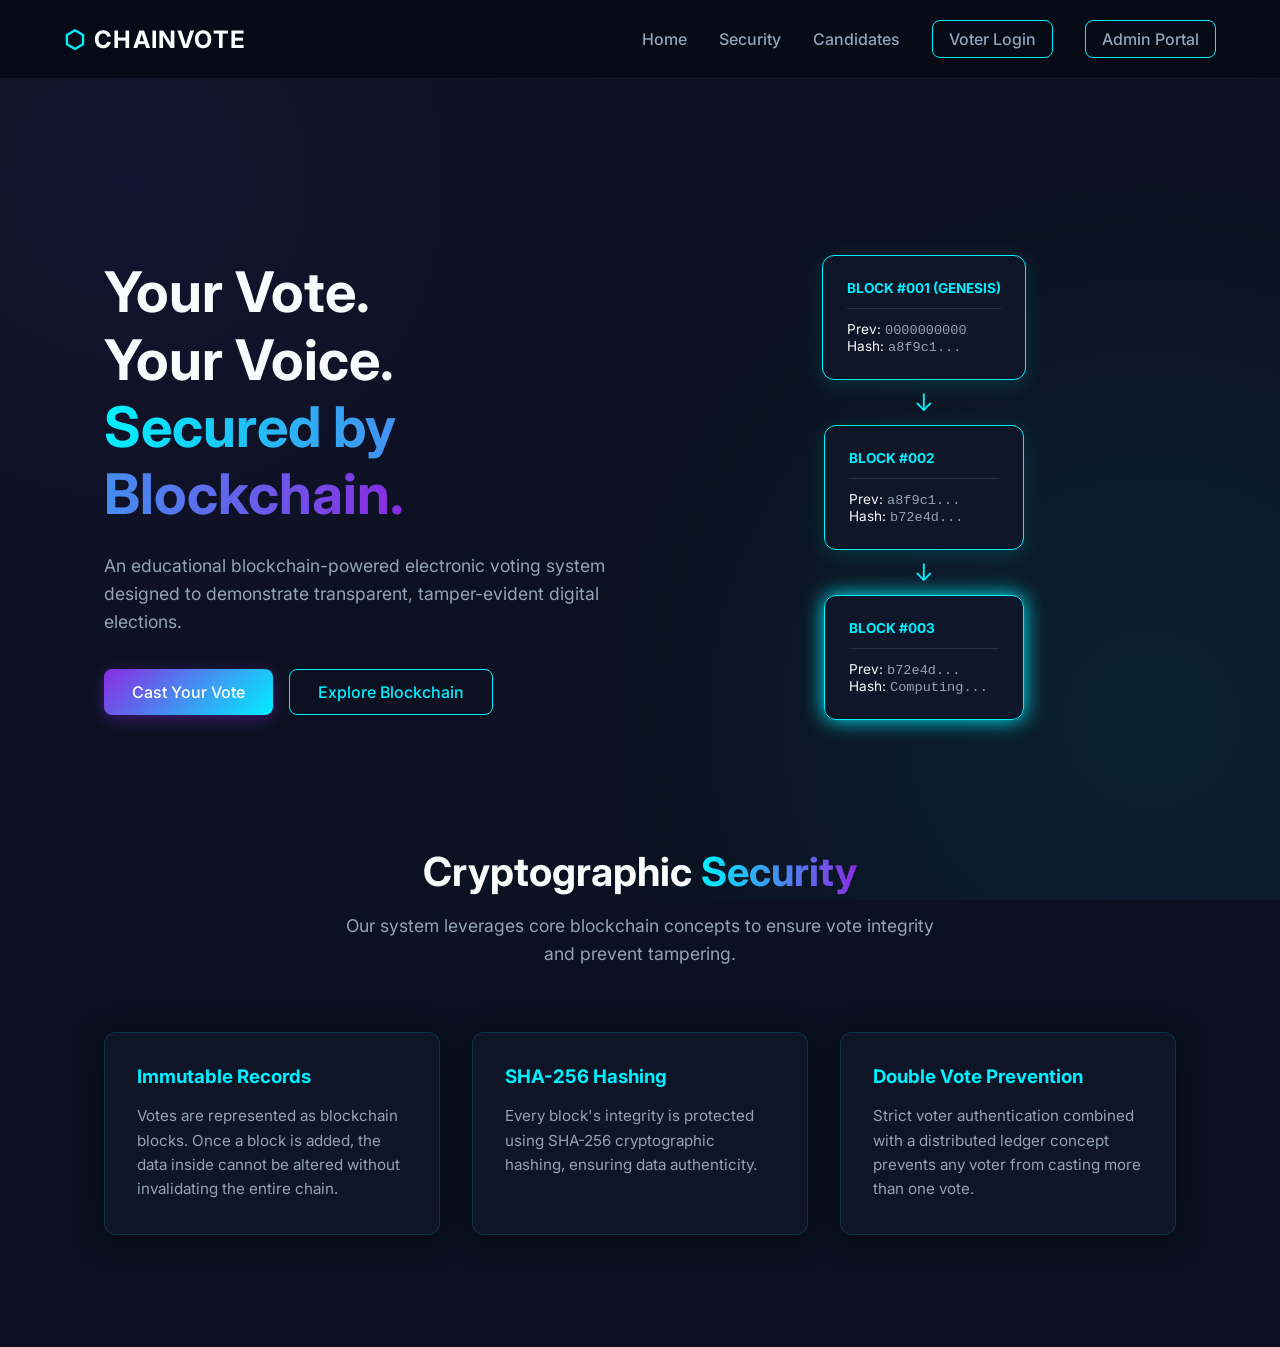
==== commit 094fac1f: "Remove redundant comment in index.html Removed redundant comment about the main entry page." ====
--- a/frontend/index.html
+++ b/frontend/index.html
@@ -32,7 +32,6 @@
     </style>
 </head>
     <!-- Frontend interface for the blockchain voting system -->
-    <!-- Handles the main entry page of the application -->
 <body>
     <nav>
         <div class="logo">
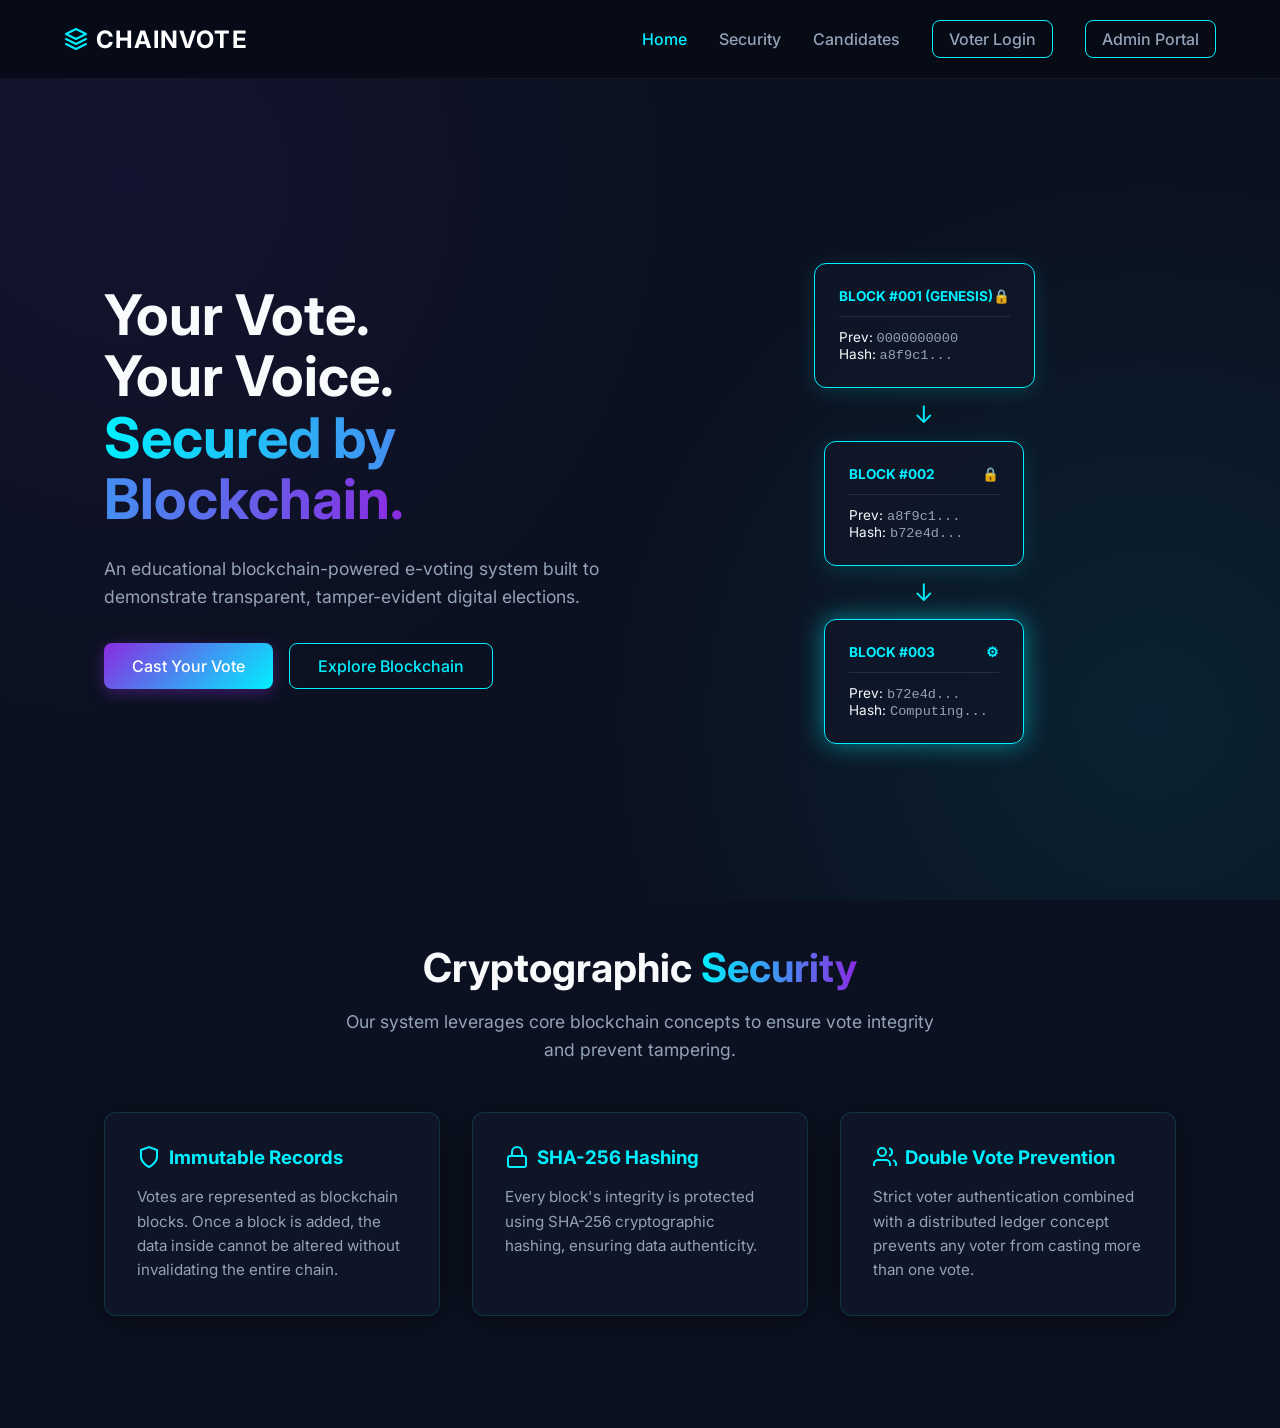
==== commit 0f3ea099: "Update home hero subtitle copy" ====
--- a/frontend/index.html
+++ b/frontend/index.html
@@ -5,40 +5,19 @@
     <meta name="viewport" content="width=device-width, initial-scale=1.0">
     <title>ChainVote - Blockchain E-Voting System</title>
     <link rel="stylesheet" href="css/style.css">
-    <link href="https://fonts.googleapis.com/css2?family=Inter:wght@300;400;500;600;700&display=swap" rel="stylesheet">
     <style>
-        .hero {
-            display: grid;
-            grid-template-columns: 1fr 1fr;
-            gap: 4rem;
-            align-items: center;
-            min-height: 80vh;
-        }
-        .hero-content h1 {
-            font-size: 3.5rem;
-            line-height: 1.2;
-            margin-bottom: 1.5rem;
-        }
-        .hero-buttons {
-            margin-top: 2rem;
-            display: flex;
-            gap: 1rem;
-        }
-        .security-cards {
-            grid-template-columns: repeat(3, 1fr);
-            margin-top: 4rem;
-            margin-bottom: 4rem;
-        }
+        .hero { display: grid; grid-template-columns: 1fr 1fr; gap: 4rem; align-items: center; min-height: 80vh; }
+        @media (max-width: 768px) { .hero { grid-template-columns: 1fr; text-align: center; } .hero-buttons { justify-content: center; } }
     </style>
 </head>
-    <!-- Frontend interface for the blockchain voting system -->
 <body>
     <nav>
         <div class="logo">
-            <span class="logo-icon">⬡</span> CHAINVOTE
+            <svg width="24" height="24" viewBox="0 0 24 24" fill="none" stroke="var(--primary)" stroke-width="2" stroke-linecap="round" stroke-linejoin="round" class="logo-icon"><polygon points="12 2 2 7 12 12 22 7 12 2"></polygon><polyline points="2 17 12 22 22 17"></polyline><polyline points="2 12 12 17 22 12"></polyline></svg>
+            CHAINVOTE
         </div>
         <div class="nav-links">
-            <a href="index.html">Home</a>
+            <a href="index.html" class="active">Home</a>
             <a href="#security">Security</a>
             <a href="candidates.html">Candidates</a>
             <a href="login.html" class="btn btn-outline" style="padding: 0.5rem 1rem;">Voter Login</a>
@@ -49,30 +28,30 @@
     <div class="container">
         <section class="hero slide-up">
             <div class="hero-content">
-                <h1>Your Vote.<br>Your Voice.<br><span class="text-gradient">Secured by Blockchain.</span></h1>
-                <p class="subtitle">An educational blockchain-powered electronic voting system designed to demonstrate transparent, tamper-evident digital elections.</p>
-                <div class="hero-buttons">
+                <h1 style="font-size: 3.5rem; line-height: 1.1; margin-bottom: 1.5rem;">Your Vote.<br>Your Voice.<br><span class="text-gradient">Secured by Blockchain.</span></h1>
+                <p class="subtitle" style="margin-bottom: 2rem;">An educational blockchain-powered e-voting system built to demonstrate transparent, tamper-evident digital elections.</p>
+                <div class="hero-buttons" style="display: flex; gap: 1rem;">
                     <a href="login.html" class="btn btn-primary">Cast Your Vote</a>
                     <a href="blockchain.html" class="btn btn-outline">Explore Blockchain</a>
                 </div>
             </div>
             
-            <div class="hero-visual fade-in">
-                <div class="blockchain-visual" style="flex-direction: column; gap: 0.5rem;">
+            <div class="hero-visual fade-in" style="margin-top: 2rem;">
+                <div class="blockchain-visual" style="flex-direction: column; gap: 0.75rem;">
                     <div class="node">
-                        <div class="node-header">BLOCK #001 (GENESIS)</div>
+                        <div class="node-header">BLOCK #001 (GENESIS) <span>&#x1F512;</span></div>
                         <div>Prev: <span class="hash-text">0000000000</span></div>
                         <div>Hash: <span class="hash-text">a8f9c1...</span></div>
                     </div>
-                    <div class="node-link">↓</div>
+                    <div class="node-link">&#x2193;</div>
                     <div class="node">
-                        <div class="node-header">BLOCK #002</div>
+                        <div class="node-header">BLOCK #002 <span>&#x1F512;</span></div>
                         <div>Prev: <span class="hash-text">a8f9c1...</span></div>
                         <div>Hash: <span class="hash-text">b72e4d...</span></div>
                     </div>
-                    <div class="node-link">↓</div>
-                    <div class="node" style="box-shadow: 0 0 20px var(--primary);">
-                        <div class="node-header">BLOCK #003</div>
+                    <div class="node-link">&#x2193;</div>
+                    <div class="node" style="box-shadow: 0 0 25px var(--primary-glow); border-color: var(--primary);">
+                        <div class="node-header">BLOCK #003 <span>&#x2699;</span></div>
                         <div>Prev: <span class="hash-text">b72e4d...</span></div>
                         <div>Hash: <span class="hash-text">Computing...</span></div>
                     </div>
@@ -80,27 +59,26 @@
             </div>
         </section>
 
-        <section id="security" class="slide-up" style="animation-delay: 0.2s;">
+        <section id="security" class="slide-up" style="animation-delay: 0.2s; margin-top: 6rem;">
             <h2 style="text-align: center; margin-bottom: 1rem; font-size: 2.5rem;">Cryptographic <span class="text-gradient">Security</span></h2>
-            <p class="subtitle" style="text-align: center; max-width: 600px; margin: 0 auto;">Our system leverages core blockchain concepts to ensure vote integrity and prevent tampering.</p>
+            <p class="subtitle" style="text-align: center; max-width: 600px; margin: 0 auto 3rem auto;">Our system leverages core blockchain concepts to ensure vote integrity and prevent tampering.</p>
             
-            <div class="grid security-cards">
+            <div class="grid" id="security" style="grid-template-columns: repeat(auto-fit, minmax(300px, 1fr)); margin-bottom: 4rem;">
                 <div class="glass-panel">
-                    <h3 style="color: var(--primary); margin-bottom: 1rem;">Immutable Records</h3>
+                    <h3 style="color: var(--primary); margin-bottom: 1rem; display: flex; align-items: center; gap: 0.5rem;"><svg width="24" height="24" viewBox="0 0 24 24" fill="none" stroke="currentColor" stroke-width="2"><path d="M12 22s8-4 8-10V5l-8-3-8 3v7c0 6 8 10 8 10z"></path></svg> Immutable Records</h3>
                     <p class="subtitle" style="font-size: 0.95rem;">Votes are represented as blockchain blocks. Once a block is added, the data inside cannot be altered without invalidating the entire chain.</p>
                 </div>
                 <div class="glass-panel">
-                    <h3 style="color: var(--primary); margin-bottom: 1rem;">SHA-256 Hashing</h3>
+                    <h3 style="color: var(--primary); margin-bottom: 1rem; display: flex; align-items: center; gap: 0.5rem;"><svg width="24" height="24" viewBox="0 0 24 24" fill="none" stroke="currentColor" stroke-width="2"><rect x="3" y="11" width="18" height="11" rx="2" ry="2"></rect><path d="M7 11V7a5 5 0 0 1 10 0v4"></path></svg> SHA-256 Hashing</h3>
                     <p class="subtitle" style="font-size: 0.95rem;">Every block's integrity is protected using SHA-256 cryptographic hashing, ensuring data authenticity.</p>
                 </div>
                 <div class="glass-panel">
-                    <h3 style="color: var(--primary); margin-bottom: 1rem;">Double Vote Prevention</h3>
+                    <h3 style="color: var(--primary); margin-bottom: 1rem; display: flex; align-items: center; gap: 0.5rem;"><svg width="24" height="24" viewBox="0 0 24 24" fill="none" stroke="currentColor" stroke-width="2"><path d="M17 21v-2a4 4 0 0 0-4-4H5a4 4 0 0 0-4 4v2"></path><circle cx="9" cy="7" r="4"></circle><path d="M23 21v-2a4 4 0 0 0-3-3.87"></path><path d="M16 3.13a4 4 0 0 1 0 7.75"></path></svg> Double Vote Prevention</h3>
                     <p class="subtitle" style="font-size: 0.95rem;">Strict voter authentication combined with a distributed ledger concept prevents any voter from casting more than one vote.</p>
                 </div>
             </div>
         </section>
     </div>
-
     <script src="js/app.js"></script>
 </body>
-</html>
+</html>
